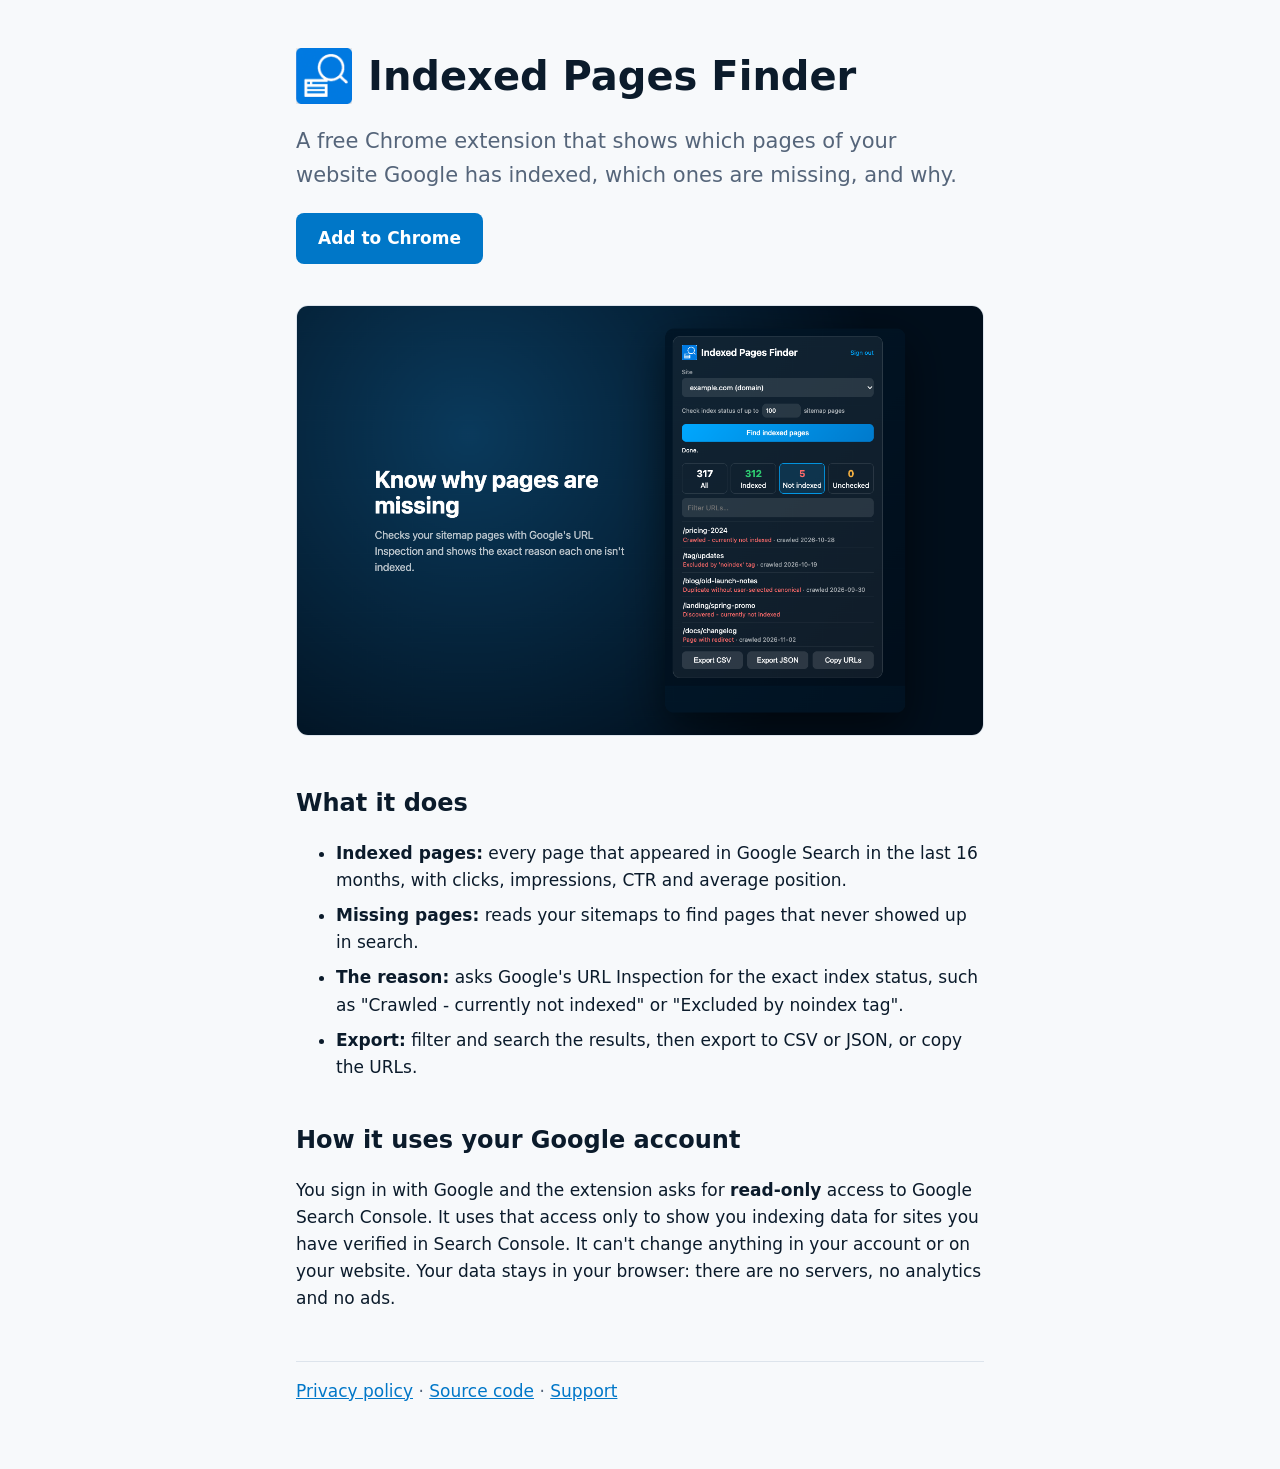
==== docs/index.html @ aac53620 "Add GitHub Pages home and privacy pages for the OAuth consent screen" ====
<!doctype html>
<html lang="en">
<head>
  <meta charset="utf-8" />
  <meta name="viewport" content="width=device-width, initial-scale=1" />
  <title>Indexed Pages Finder</title>
  <meta name="description" content="Free Chrome extension that shows which of your pages Google has indexed, which are missing, and why, using your Google Search Console data." />
  <link rel="icon" href="icon128.png" />
  <link rel="stylesheet" href="site.css" />
</head>
<body>
  <main>
    <header>
      <img src="icon128.png" alt="" width="56" height="56" />
      <h1>Indexed Pages Finder</h1>
    </header>
    <p class="lead">A free Chrome extension that shows which pages of your website Google has indexed, which ones are missing, and why.</p>
    <p><a class="button" href="https://chromewebstore.google.com/detail/indexed-pages-finder/kocknephdohmkkncdocjfchbdelhmoin">Add to Chrome</a></p>

    <img class="shot" src="screenshots/2-not-indexed.png" alt="The extension popup listing pages that are not indexed, each with Google's reason" />

    <h2>What it does</h2>
    <ul>
      <li><strong>Indexed pages:</strong> every page that appeared in Google Search in the last 16 months, with clicks, impressions, CTR and average position.</li>
      <li><strong>Missing pages:</strong> reads your sitemaps to find pages that never showed up in search.</li>
      <li><strong>The reason:</strong> asks Google's URL Inspection for the exact index status, such as "Crawled - currently not indexed" or "Excluded by noindex tag".</li>
      <li><strong>Export:</strong> filter and search the results, then export to CSV or JSON, or copy the URLs.</li>
    </ul>

    <h2>How it uses your Google account</h2>
    <p>You sign in with Google and the extension asks for <strong>read-only</strong> access to Google Search Console. It uses that access only to show you indexing data for sites you have verified in Search Console. It can't change anything in your account or on your website. Your data stays in your browser: there are no servers, no analytics and no ads.</p>

    <footer>
      <a href="privacy.html">Privacy policy</a> ·
      <a href="https://github.com/emran-alhaddad/indexed_pages_finder_extension">Source code</a> ·
      <a href="https://github.com/emran-alhaddad/indexed_pages_finder_extension/issues">Support</a>
    </footer>
  </main>
</body>
</html>
---- docs/site.css ----
:root {
  --bg: #f7f9fb;
  --text: #0b1b2b;
  --muted: #55657a;
  --primary: #0077c8;
  --border: #dde4ec;
}
@media (prefers-color-scheme: dark) {
  :root { --bg: #010e1b; --text: #eef3f8; --muted: #9aaabd; --primary: #33b9ff; --border: #1d2e40; }
}
* { box-sizing: border-box; }
body { margin: 0; background: var(--bg); color: var(--text); font: 17px/1.6 system-ui, -apple-system, "Segoe UI", sans-serif; }
main { max-width: 720px; margin: 0 auto; padding: 48px 16px 64px; }
header { display: flex; align-items: center; gap: 16px; margin-bottom: 16px; }
h1 { font-size: 40px; line-height: 1.1; margin: 0; }
h2 { font-size: 24px; margin: 40px 0 8px; }
.lead { font-size: 21px; color: var(--muted); }
.muted { color: var(--muted); }
a { color: var(--primary); }
.button { display: inline-block; padding: 12px 22px; border-radius: 8px; background: var(--primary); color: #fff; font-weight: 600; text-decoration: none; }
.shot { width: 100%; height: auto; margin-top: 24px; border-radius: 12px; border: 1px solid var(--border); }
li { margin-bottom: 8px; }
code { font-size: 15px; }
footer { margin-top: 48px; padding-top: 16px; border-top: 1px solid var(--border); color: var(--muted); }
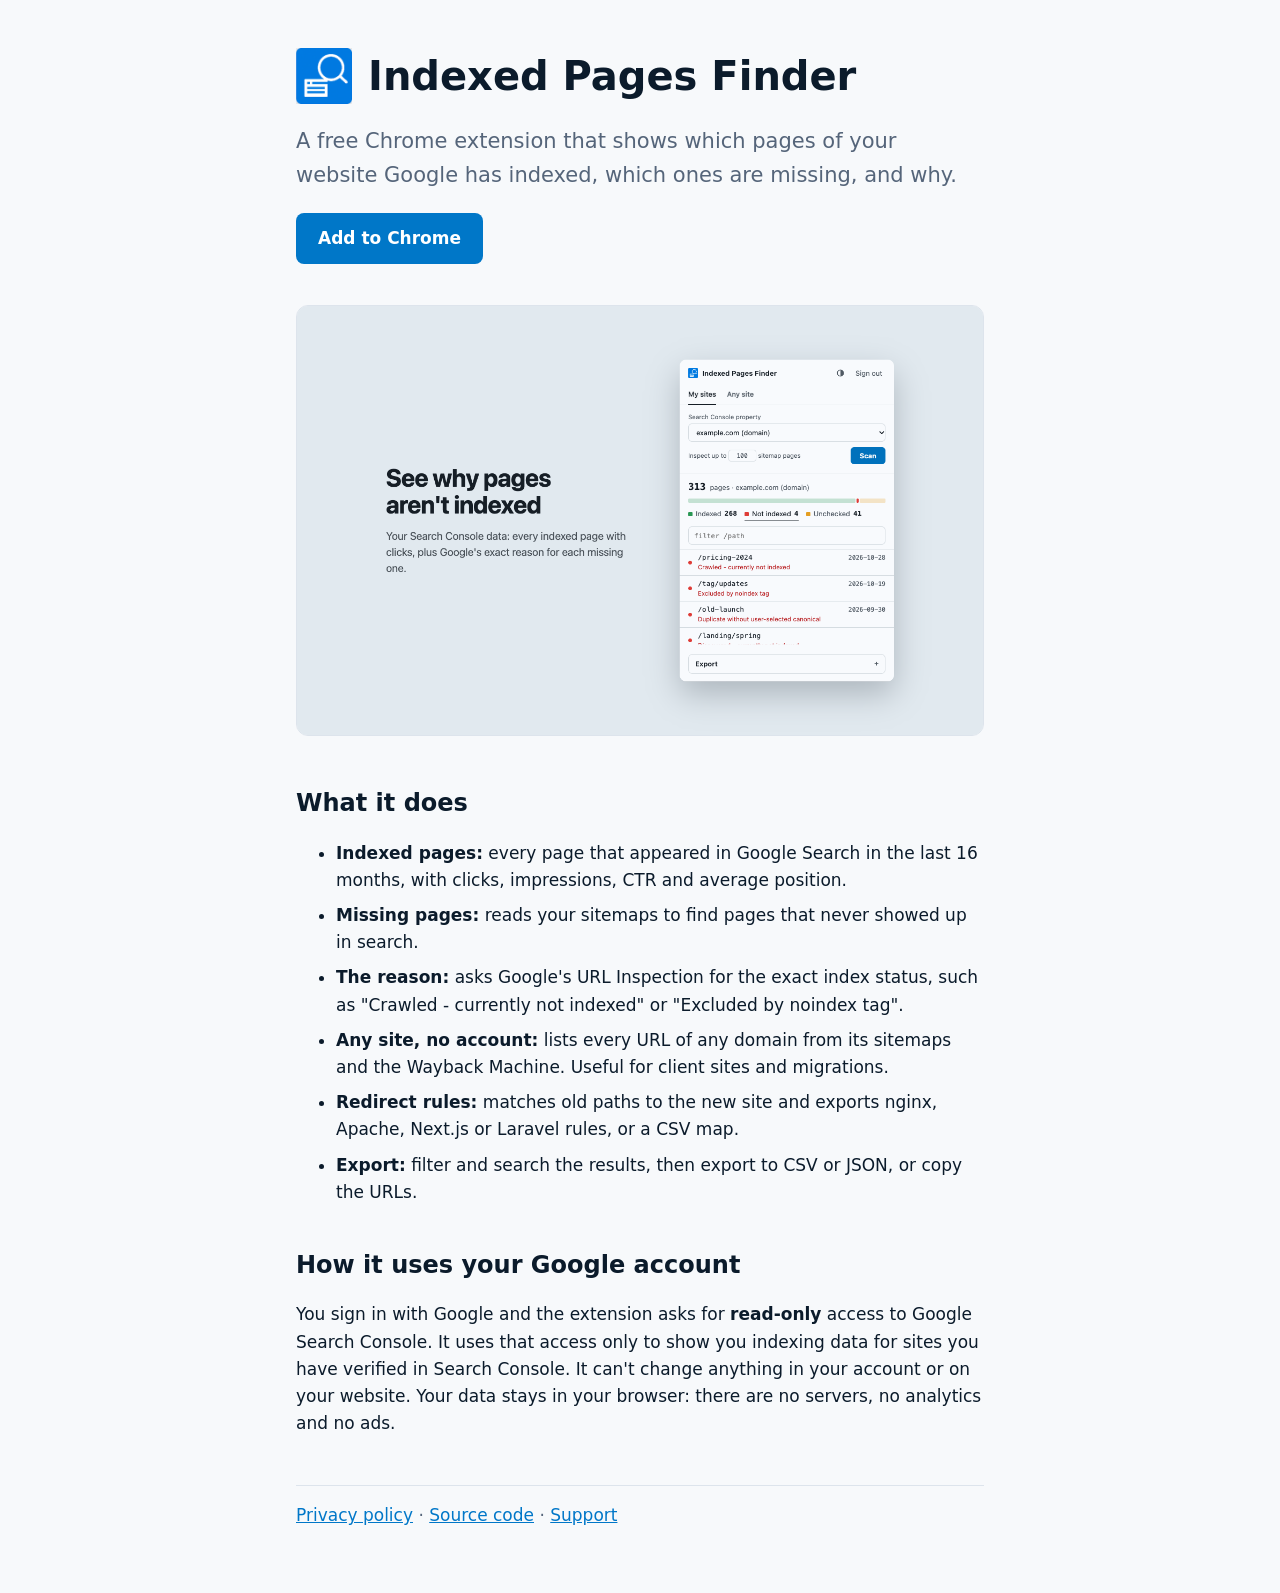
==== commit 00d03a00: "Add Any site mode (sitemaps + Wayback) and redirect rule export; redesign popup - Any site: robots.t" ====
--- a/docs/index.html
+++ b/docs/index.html
@@ -17,13 +17,15 @@
     <p class="lead">A free Chrome extension that shows which pages of your website Google has indexed, which ones are missing, and why.</p>
     <p><a class="button" href="https://chromewebstore.google.com/detail/indexed-pages-finder/kocknephdohmkkncdocjfchbdelhmoin">Add to Chrome</a></p>
 
-    <img class="shot" src="screenshots/2-not-indexed.png" alt="The extension popup listing pages that are not indexed, each with Google's reason" />
+    <img class="shot" src="screenshots/1-why-not-indexed.png" alt="The extension popup listing pages that are not indexed, each with Google's reason" />
 
     <h2>What it does</h2>
     <ul>
       <li><strong>Indexed pages:</strong> every page that appeared in Google Search in the last 16 months, with clicks, impressions, CTR and average position.</li>
       <li><strong>Missing pages:</strong> reads your sitemaps to find pages that never showed up in search.</li>
       <li><strong>The reason:</strong> asks Google's URL Inspection for the exact index status, such as "Crawled - currently not indexed" or "Excluded by noindex tag".</li>
+      <li><strong>Any site, no account:</strong> lists every URL of any domain from its sitemaps and the Wayback Machine. Useful for client sites and migrations.</li>
+      <li><strong>Redirect rules:</strong> matches old paths to the new site and exports nginx, Apache, Next.js or Laravel rules, or a CSV map.</li>
       <li><strong>Export:</strong> filter and search the results, then export to CSV or JSON, or copy the URLs.</li>
     </ul>
 
